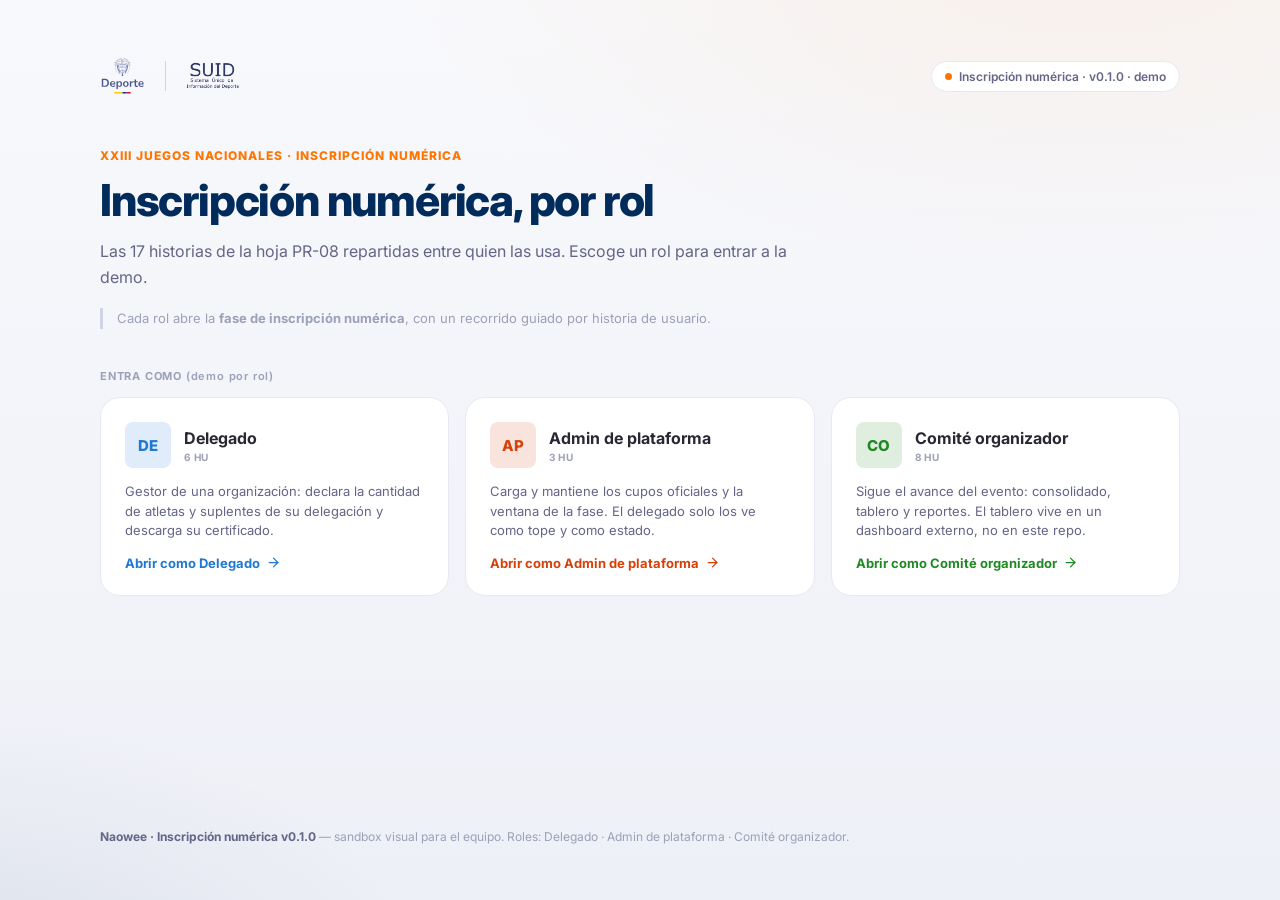
==== index.html @ eb144e33 "feat: demo navegable de la inscripción numérica por rol Delegado, Admin y Comité con tour por histor" ====
<!DOCTYPE html>
<html lang="es">
<head>
<meta charset="utf-8">
<meta name="viewport" content="width=device-width, initial-scale=1">
<title>Inscripción numérica — Selector de perfil</title>

<link rel="preconnect" href="https://fonts.googleapis.com">
<link rel="preconnect" href="https://fonts.gstatic.com" crossorigin>
<link href="https://fonts.googleapis.com/css2?family=Inter:wght@400;500;600;700;800&display=swap" rel="stylesheet">

<link rel="stylesheet" href="shared/tokens.css?v=0.1.0">
<link rel="stylesheet" href="shared/components.css?v=0.1.0">
<link rel="stylesheet" href="shared/inscnum.css?v=0.1.0">
</head>
<body class="landing">

<div class="wrap">
  <header class="masthead">
    <div class="masthead__logos">
      <img src="shared/logos/ministerio.svg" alt="Ministerio del Deporte">
      <div class="masthead__sep"></div>
      <img src="shared/logos/suid.png" alt="SUID">
    </div>
    <span class="masthead__chip"><span class="dot"></span>Inscripción numérica · v0.1.0 · demo</span>
  </header>

  <section class="hero">
    <span class="eyebrow">XXIII Juegos Nacionales · Inscripción numérica</span>
    <h1>Inscripción numérica, por rol</h1>
    <p>
      Las 17 historias de la hoja PR-08 repartidas entre quien las usa. Escoge un rol para
      entrar a la demo.
    </p>
    <p class="note">
      Cada rol abre la <strong>fase de inscripción numérica</strong>, con un recorrido guiado
      por historia de usuario.
    </p>
  </section>

  <p class="roles-label">Entra como <span>(demo por rol)</span></p>
  <div class="grid" id="grid"></div>

  <footer class="foot">
    <strong>Naowee · Inscripción numérica v0.1.0</strong> — sandbox visual para el equipo.
    Roles: Delegado · Admin de plataforma · Comité organizador.
  </footer>
</div>

<script src="shared/sidebar.js?v=0.1.0"></script>
<script>
  (function () {
    var N = window.InscNum;
    var ARROW = '<svg viewBox="0 0 24 24" fill="none" stroke="currentColor" stroke-width="2" stroke-linecap="round" stroke-linejoin="round"><line x1="5" y1="12" x2="19" y2="12"/><polyline points="12 5 19 12 12 19"/></svg>';
    var last = N.lastRole();
    document.getElementById('grid').innerHTML = N.ORDER.map(function (c) {
      var r = N.ROLES[c], n = N.husOf(c).length;
      return '<a class="role-card" href="' + r.page + '" style="--role-color:' + r.color + '">' +
        '<div class="role-card__top"><span class="role-card__avatar">' + r.avatar + '</span>' +
        '<div><div class="role-card__name">' + r.label + '</div>' +
        '<div class="role-card__tag">' + n + ' HU' + (c === last ? ' · último acceso' : '') + '</div></div></div>' +
        '<p class="role-card__desc">' + r.d + '</p>' +
        '<span class="role-card__cta">Abrir como ' + r.label + ' ' + ARROW + '</span></a>';
    }).join('');
  })();
</script>

</body>
</html>
---- shared/tokens.css ----
/* ═══════════════════════════════════════════════════════════════
   NAOWEE ORGANISMOS — Tokens semánticos (puente al DS oficial @naowee-*)
   Módulo Registro de Organismos — Jerarquía SUID · v0.1.0
   Ministerio del Deporte / SUID.
   Port 1:1 aprobado de Eventos/demo/shared/tokens.css (mismos valores,
   mismo puente al Design System v1.9.0). No re-derivar.
   ═══════════════════════════════════════════════════════════════ */

:root {
  /* ─── Marca ─── */
  --naranja: #FF7500;          /* imagotipo Naowee */
  --azul: #002B5B;             /* institucional Ministerio */
  --accent: #d74009;           /* acción, links, focus, CTA, estado activo */

  /* ─── Texto ─── */
  --text-primary: #282834;
  --text-secondary: #646587;
  --text-muted: #9ca0b8;       /* placeholders, deshabilitado, "—" */

  /* ─── Superficies ─── */
  --surface: #ffffff;
  --bg: #ffffff;
  --bg-soft: #f5f6fa;
  --th-bg: #f4f5f9;              /* fondo de encabezados de tabla / pills gris (DS gray-100) */

  /* ─── Bordes ─── */
  --border: #e7e9f3;
  --border-dark: #d0d4e6;

  /* ─── Bordes de campo (inputs / searchbox / dropdown) ─── */
  --field-border-idle: #d0d4e6;
  --field-border-hover: #b9bdd4;

  /* ─── Fondos accent (estados activos / hover de opciones) ─── */
  --accent-bg: #fff3e6;
  --accent-bg-warm: #ffe4cf;

  /* ─── Semánticos / estados ─── */
  --green: #1f8923;            --green-bg: #e6f4e7;   --green-border: #b7dfb9;
  --blue-info: #1f78d1;        --blue-bg: #eef5ff;     --blue-border: #c0d8f8;
  --orange-bg: #fff3e6;        --orange-border: #ffbf75;
  --red: #c0392b;              --red-bg: #fff0ee;     --red-border: #ffc4bb;
  --purple: #7c3aed;           --purple-bg: #f3eeff;

  /* ─── Feedback fills (Message — valores CANÓNICOS del DS §feedback v1.9.0) ─── */
  --naowee-color-feedback-fill-informative-quiet: #cef4ff; --naowee-color-feedback-fill-informative-loud: #006aff;
  --naowee-color-feedback-fill-positive-quiet: #defade;    --naowee-color-feedback-fill-positive-loud: #1f8923;
  --naowee-color-feedback-fill-caution-quiet: #ffedc7;     --naowee-color-feedback-fill-caution-loud: #d74009;
  --naowee-color-feedback-fill-negative-quiet: #ffe5e9;    --naowee-color-feedback-fill-negative-loud: #da1630;
  --naowee-color-feedback-fill-neutral-quiet: #f4f5f9;     --naowee-color-feedback-fill-neutral-loud: #646587;
  /* texto quiet-on-fill (badges) — loud-on-fill = #fff */
  --naowee-color-feedback-text-informative-quiet-on-fill: #002b5b;
  --naowee-color-feedback-text-positive-quiet-on-fill: #17641a;
  --naowee-color-feedback-text-caution-quiet-on-fill: #942700;
  --naowee-color-feedback-text-negative-quiet-on-fill: #c4031d;
  --naowee-color-feedback-text-neutral-quiet-on-fill: #282834;

  /* ─── Etiqueta de sección (sidebar) ─── */
  --section-label-color: #b5b9d4;

  /* ─── Layout ─── */
  --sidebar-w: 274px;
  --sidebar-w-collapsed: 72px;
  --header-h: 88px;

  /* ─── Radius ─── */
  --radius-sm: 6px;
  --radius-md: 8px;
  --radius-lg: 12px;
  --radius-xl: 20px;
  --radius-full: 9999px;

  /* ─── Sombras ─── */
  --shadow-sm: 0 1px 4px rgba(0, 0, 0, 0.08);
  --shadow-md: 0 4px 16px rgba(0, 0, 0, 0.12);
  --shadow-card: 0 0 2px rgba(145, 158, 171, 0.2), 0 12px 24px -4px rgba(145, 158, 171, 0.12);
  --shadow-sheet: 0 -8px 40px rgba(40, 40, 52, 0.22);

  /* ─── Easing — Apple-style smooth-out ─── */
  --easing-smoothout: cubic-bezier(0.32, 0.72, 0, 1);
  --easing-bounce-soft: cubic-bezier(0.16, 1, 0.3, 1);

  /* ─── Durations ─── */
  --duration-fast: 140ms;
  --duration-normal: 200ms;
  --duration-slow: 360ms;

  /* ─── Tipografía ─── */
  --font-family: 'Inter', -apple-system, BlinkMacSystemFont, sans-serif;
}

* {
  box-sizing: border-box;
}

html, body {
  margin: 0;
  padding: 0;
  font-family: var(--font-family);
  color: var(--text-primary);
  background: var(--bg);
  -webkit-font-smoothing: antialiased;
  -moz-osx-font-smoothing: grayscale;
}

a {
  color: var(--accent);
  text-decoration: none;
}

a:hover {
  text-decoration: underline;
}
---- shared/components.css ----
/* ═══════════════════════════════════════════════════════════════
   NAOWEE ORGANISMOS — Componentes canónicos (port local del DS v1.9.0)
   Port 1:1 de los componentes del Design System oficial
   (naowee-design-system/dist/design-system.css) mapeados a los TOKENS
   LOCALES del módulo (tokens.css) — mismo criterio que Eventos: el módulo
   NO carga el DS por CDN, porta lo que usa.

   T1 (scaffolding) usa: empty-state (stubs), badge semántico (estados),
   botón (acciones). Los componentes de dominio (formularios, tablas,
   dropdowns…) se portarán en su tarea (T2+), no antes — sin CSS muerto.
   ═══════════════════════════════════════════════════════════════ */

/* Glow naranja canónico del botón loud (DS §Button). */
:root {
  --naowee-shadow-loud-xs: 0 2px 6px rgba(215, 64, 9, .14);
  --naowee-shadow-loud-sm: 0 4px 12px rgba(215, 64, 9, .18);
  --naowee-shadow-loud-lg: 0 10px 28px rgba(215, 64, 9, .32);
}

/* ─────────────────────── Botón (.naowee-btn) ───────────────────────
   CSS canónico del DS §Button, mapeado a tokens locales (valores idénticos:
   --accent #d74009). loud = glow naranja fijo (el hover NO oscurece: fondo
   idle fijo + elevación); quiet = fill accent tenue + texto accent. */
.naowee-btn {
  display: inline-flex; align-items: center; justify-content: center; gap: 8px;
  position: relative;
  height: 44px; padding: 0 20px; border-radius: var(--radius-md);
  font-family: inherit; font-size: 13px; font-weight: 700; letter-spacing: .2px;
  border: 1px solid transparent; cursor: pointer; white-space: nowrap;
  text-decoration: none;
  transition: transform var(--duration-fast) var(--easing-smoothout),
              box-shadow var(--duration-fast) var(--easing-smoothout),
              background var(--duration-fast), border-color var(--duration-fast);
  font-feature-settings: 'case' 1;
}
.naowee-btn:hover { text-decoration: none; }
.naowee-btn svg { width: 17px; height: 17px; flex-shrink: 0; }
.naowee-btn:active { transform: scale(.97); }
.naowee-btn:focus-visible { outline: none; box-shadow: 0 0 0 3px rgba(215, 64, 9, .22); }
.naowee-btn--small { height: 34px; padding: 0 14px; font-size: 12px; }
.naowee-btn--small svg { width: 15px; height: 15px; }

/* Loud (primario) — bg fijo + elevación naranja en hover (nunca oscurece). */
.naowee-btn--loud { background: var(--accent); color: #fff; box-shadow: var(--naowee-shadow-loud-sm); }
.naowee-btn--loud:hover,
.naowee-btn--loud:focus-visible {
  background: var(--accent); box-shadow: var(--naowee-shadow-loud-lg); outline: none; transform: translateY(-1px);
}
.naowee-btn--loud:active { background: var(--accent); box-shadow: var(--naowee-shadow-loud-xs); transform: scale(.97); }
.naowee-btn--loud:disabled, .naowee-btn--loud[disabled] {
  background: var(--border-dark); color: var(--text-muted); cursor: not-allowed;
  pointer-events: none; box-shadow: none;
}

/* Quiet (secundario) — fill accent tenue + texto accent. */
.naowee-btn--quiet { background: var(--accent-bg); color: var(--accent); }
.naowee-btn--quiet:hover { background: var(--accent-bg-warm); }
.naowee-btn--quiet:active { background: var(--accent-bg-warm); }
.naowee-btn--quiet svg { color: var(--accent); }

/* Mute (terciario / ghost canónico del DS) — sin fill, label accent, hover
   naranja claro. Port EXACTO de Eventos/demo/shared/forms.css (DS §Button
   mute/quiet). En el DS la clase es .naowee-btn--mute (no existe --ghost);
   T1 tenía un --ghost paralelo con borde → reemplazado por el canónico. */
.naowee-btn--mute { background: transparent; color: var(--accent); }
.naowee-btn--mute:hover { background: var(--accent-bg); }
.naowee-btn--mute:active { background: var(--accent-bg-warm); }
.naowee-btn--mute svg { color: var(--accent); }
.naowee-btn--mute:focus-visible { outline: none; box-shadow: 0 0 0 3px rgba(215, 64, 9, .15); }

/* ─────────────────── Badge de estado (.naowee-badge) ───────────────────
   Port 1:1 del DS §Badge. Mapa semántico ÚNICO (centralizado en estados.js):
   Activo → positive · En revisión/Suspendido → caution ·
   Preinscrito/Inactivo → neutral · Rechazado/Cancelado → negative.
   loud = fill sólido + texto claro; quiet = fill tenue + texto oscuro. */
.naowee-badge {
  display: inline-flex; align-items: center; justify-content: center; gap: 4px;
  height: 20px; min-width: 20px; padding: 2px 8px;
  border-radius: var(--radius-full);
  font-family: inherit; font-size: 10px; font-weight: 600; line-height: 12px;
  letter-spacing: .2px; text-align: center; white-space: nowrap;
  border: none; font-feature-settings: 'case' 1;
}
.naowee-badge--small { height: 16px; min-width: 16px; padding: 1px 6px; font-size: 9px; line-height: 10px; }
.naowee-badge--large { height: 24px; min-width: 24px; padding: 2px 10px; font-size: 12px; line-height: 16px; }
.naowee-badge svg { width: 10px; height: 10px; flex-shrink: 0; }

/* Colores canónicos: fondo = feedback-fill-*, texto quiet = feedback-text-*-quiet-on-fill. */
.naowee-badge--positive { background: var(--naowee-color-feedback-fill-positive-loud); color: #fff; }
.naowee-badge--positive.naowee-badge--quiet { background: var(--naowee-color-feedback-fill-positive-quiet); color: var(--naowee-color-feedback-text-positive-quiet-on-fill); }
.naowee-badge--informative { background: var(--naowee-color-feedback-fill-informative-loud); color: #fff; }
.naowee-badge--informative.naowee-badge--quiet { background: var(--naowee-color-feedback-fill-informative-quiet); color: var(--naowee-color-feedback-text-informative-quiet-on-fill); }
.naowee-badge--caution { background: var(--naowee-color-feedback-fill-caution-loud); color: #fff; }
.naowee-badge--caution.naowee-badge--quiet { background: var(--naowee-color-feedback-fill-caution-quiet); color: var(--naowee-color-feedback-text-caution-quiet-on-fill); }
.naowee-badge--negative { background: var(--naowee-color-feedback-fill-negative-loud); color: #fff; }
.naowee-badge--negative.naowee-badge--quiet { background: var(--naowee-color-feedback-fill-negative-quiet); color: var(--naowee-color-feedback-text-negative-quiet-on-fill); }
.naowee-badge--neutral { background: var(--naowee-color-feedback-fill-neutral-loud); color: #fff; }
.naowee-badge--neutral.naowee-badge--quiet { background: var(--naowee-color-feedback-fill-neutral-quiet); color: var(--naowee-color-feedback-text-neutral-quiet-on-fill); }
.naowee-badge--brand { background: var(--accent); color: #fff; }
.naowee-badge--brand.naowee-badge--quiet { background: var(--accent-bg); color: var(--accent); }

/* ─────────────────── Empty state (.naowee-empty-state) ───────────────────
   Port 1:1 del DS §EmptyState. Usado por los stubs de T1
   ("Disponible en la próxima versión"). */
.naowee-empty-state {
  display: flex; flex-direction: column; align-items: center; justify-content: center;
  gap: 6px; padding: 60px 24px; text-align: center;
  color: var(--text-secondary);
}
.naowee-empty-state__icon {
  width: 48px; height: 48px; margin-bottom: 8px;
  color: var(--section-label-color);
  display: inline-flex; align-items: center; justify-content: center;
}
.naowee-empty-state__icon svg { width: 100%; height: 100%; }
.naowee-empty-state__title {
  font-family: inherit; font-size: 16px; font-weight: 700;
  color: var(--text-primary); margin: 0; line-height: 1.3;
}
.naowee-empty-state__description {
  font-family: inherit; font-size: 13px; font-weight: 400;
  color: var(--text-secondary); margin: 0; max-width: 340px; line-height: 1.5;
}
.naowee-empty-state__action { margin-top: 16px; }

/* ─────────────────── Searchbox (.naowee-searchbox) ───────────────────
   Port 1:1 de Eventos/demo/shared/list-components.css (DS §Searchbox).
   pill (radius-full), ícono inline, clear visible con --has-value. */
.naowee-searchbox { position: relative; flex: 1; min-width: 220px; max-width: 380px; width: 100%; }
.naowee-searchbox__input-wrap {
  display: flex; align-items: center; gap: 8px; height: 44px; padding: 0 12px;
  background: var(--surface); border: 1px solid var(--field-border-idle); border-radius: var(--radius-full);
  transition: border-color var(--duration-normal) var(--easing-smoothout),
              box-shadow var(--duration-normal) var(--easing-smoothout);
  overflow: hidden; font-feature-settings: 'case' 1;
}
.naowee-searchbox__input-wrap:hover { border-color: var(--field-border-hover); }
.naowee-searchbox__input-wrap:focus-within { border-color: var(--accent); box-shadow: 0 0 0 3px rgba(215, 64, 9, .15); }
.naowee-searchbox__icon { width: 20px; height: 20px; flex-shrink: 0; color: var(--text-muted); display: flex; align-items: center; justify-content: center; }
.naowee-searchbox__icon svg { width: 20px; height: 20px; }
.naowee-searchbox__input { flex: 1; min-width: 0; height: 100%; border: none; background: transparent; outline: none; font-family: inherit; font-size: 14px; font-weight: 400; color: var(--text-primary); padding: 0; }
.naowee-searchbox__input::placeholder { color: var(--text-muted); }
.naowee-searchbox__input::-webkit-search-decoration,
.naowee-searchbox__input::-webkit-search-cancel-button,
.naowee-searchbox__input::-webkit-search-results-button,
.naowee-searchbox__input::-webkit-search-results-decoration { -webkit-appearance: none; appearance: none; display: none; }
.naowee-searchbox__clear { width: 24px; height: 24px; border-radius: var(--radius-md); border: none; background: transparent; color: var(--text-muted); display: none; align-items: center; justify-content: center; cursor: pointer; flex-shrink: 0; transition: background var(--duration-fast), color var(--duration-fast); }
.naowee-searchbox__clear svg { width: 20px; height: 20px; }
.naowee-searchbox__clear:hover { background: var(--bg-soft); color: var(--text-secondary); }
.naowee-searchbox--has-value .naowee-searchbox__clear { display: flex; }

/* ─────────────────── Dropdown (.naowee-dropdown) ───────────────────
   Port del DS §Dropdown (forms). Toggle: clase .naowee-dropdown--open en el
   WRAPPER (regla dura del ritual — no .open en trigger+menu). Aquí en tamaño
   único (44px) para toolbars de filtro; single-select con check. */
.naowee-dropdown { position: relative; font-feature-settings: 'case' 1; }
.naowee-dropdown__trigger {
  display: flex; align-items: center; gap: 8px; width: 100%; min-height: 44px;
  padding: 0 14px; background: var(--surface);
  border: 1px solid var(--field-border-idle); border-radius: var(--radius-md);
  font-family: inherit; font-size: 14px; font-weight: 500; color: var(--text-primary);
  cursor: pointer; white-space: nowrap; text-align: left;
  transition: border-color var(--duration-normal) var(--easing-smoothout),
              box-shadow var(--duration-normal) var(--easing-smoothout);
}
.naowee-dropdown__trigger:hover { border-color: var(--field-border-hover); }
.naowee-dropdown__trigger:focus-visible,
.naowee-dropdown--open .naowee-dropdown__trigger {
  outline: none; border-color: var(--accent); border-width: 2px; padding: 0 13px;
  box-shadow: 0 0 0 3px rgba(215, 64, 9, .12);
}
.naowee-dropdown__icon { width: 18px; height: 18px; flex-shrink: 0; color: var(--text-secondary); display: flex; }
.naowee-dropdown__icon svg { width: 18px; height: 18px; }
.naowee-dropdown__value { flex: 1; min-width: 0; overflow: hidden; text-overflow: ellipsis; white-space: nowrap; }
.naowee-dropdown__value.is-placeholder { color: var(--text-secondary); }
.naowee-dropdown__chevron { width: 18px; height: 18px; flex-shrink: 0; color: var(--text-secondary); display: flex; align-items: center; justify-content: center; transition: transform var(--duration-normal) var(--easing-smoothout), color var(--duration-fast); }
.naowee-dropdown__chevron svg { width: 18px; height: 18px; }
.naowee-dropdown__trigger:hover .naowee-dropdown__chevron,
.naowee-dropdown--open .naowee-dropdown__chevron { color: var(--accent); }
.naowee-dropdown--open .naowee-dropdown__chevron { transform: rotate(180deg); }
.naowee-dropdown__menu {
  position: absolute; top: calc(100% + 6px); left: 0; right: 0; z-index: 40;
  background: var(--surface); border: 1px solid var(--border);
  border-radius: var(--radius-lg); box-shadow: var(--shadow-md);
  padding: 6px; max-height: 0; overflow: hidden; opacity: 0; pointer-events: none;
  transform: translateY(-6px);
  transition: max-height var(--duration-normal) var(--easing-smoothout),
              opacity var(--duration-fast), transform var(--duration-normal) var(--easing-smoothout);
}
.naowee-dropdown--open .naowee-dropdown__menu {
  max-height: 320px; overflow-y: auto; opacity: 1; pointer-events: auto; transform: translateY(0);
}
.naowee-dropdown__opt {
  display: flex; align-items: center; gap: 8px; padding: 9px 12px; border-radius: var(--radius-md);
  font-size: 13.5px; font-weight: 500; color: var(--text-primary); cursor: pointer;
  transition: background var(--duration-fast), color var(--duration-fast);
}
.naowee-dropdown__opt:hover { background: var(--bg-soft); }
.naowee-dropdown__opt.is-selected { background: var(--accent-bg); color: var(--accent); font-weight: 600; }
.naowee-dropdown__opt-dot { width: 8px; height: 8px; border-radius: 50%; flex-shrink: 0; }
.naowee-dropdown__opt-check { width: 16px; height: 16px; flex-shrink: 0; margin-left: auto; color: var(--accent); opacity: 0; }
.naowee-dropdown__opt.is-selected .naowee-dropdown__opt-check { opacity: 1; }

/* ─────────────────── Message (.naowee-message) inline banner ───────────
   Port compacto del DS §Message (bg quiet + ícono loud). Variantes usadas:
   informative (nota de jurisdicción / solo lectura). */
.naowee-message {
  display: flex; align-items: flex-start; gap: 10px; padding: 12px 14px;
  border-radius: var(--radius-xl); font-family: inherit; color: var(--text-primary); text-align: left;
}
/* Ícono canónico: círculo de color (fondo loud) con glifo blanco. */
.naowee-message__icon {
  width: 20px; height: 20px; flex-shrink: 0; padding: 2px; color: #fff;
  border-radius: var(--radius-full);
  display: flex; align-items: center; justify-content: center;
}
.naowee-message__icon svg { width: 16px; height: 16px; }
.naowee-message__body { flex: 1; min-width: 0; }
.naowee-message__title { font-size: 16px; font-weight: 700; line-height: 20px; margin: 0 0 2px; }
.naowee-message__text { font-size: 14px; font-weight: 400; line-height: 18px; margin: 0; }
/* Sin aire debajo: la nota se ajusta al texto, sin importar qué hoja le ponga margen a los <p>. */
.naowee-message__body > :last-child { margin-bottom: 0; }
.naowee-message--informative { background: var(--naowee-color-feedback-fill-informative-quiet); }
.naowee-message--informative .naowee-message__icon { background: var(--naowee-color-feedback-fill-informative-loud); }
.naowee-message--positive { background: var(--naowee-color-feedback-fill-positive-quiet); }
.naowee-message--positive .naowee-message__icon { background: var(--naowee-color-feedback-fill-positive-loud); }
.naowee-message--caution { background: var(--naowee-color-feedback-fill-caution-quiet); }
.naowee-message--caution .naowee-message__icon { background: var(--naowee-color-feedback-fill-caution-loud); }
.naowee-message--negative { background: var(--naowee-color-feedback-fill-negative-quiet); }
.naowee-message--negative .naowee-message__icon { background: var(--naowee-color-feedback-fill-negative-loud); }

/* ─────────────────── Card (.naowee-card) ───────────────────
   Port minimal del DS §Card (outline). Contenedor del panel de resumen. */
.naowee-card {
  background: var(--surface); border: 1px solid var(--border);
  border-radius: var(--radius-xl); padding: 20px;
}
.naowee-card--flush { padding: 0; }

/* ═══════════════════════════════════════════════════════════════
   LAYOUT HELPERS (locales del módulo — NO son componentes del DS)
   Encabezado de página + tarjeta contenedora. Se reusan en T2+.
   ═══════════════════════════════════════════════════════════════ */
.page-head { margin: 0 0 22px; }
.page-head__title {
  font-size: clamp(22px, 2.4vw, 26px); font-weight: 800; letter-spacing: -.6px;
  color: var(--azul); margin: 0 0 6px; line-height: 1.15;
}
.page-head__sub {
  font-size: 14px; font-weight: 400; color: var(--text-secondary);
  margin: 0; max-width: 720px; line-height: 1.55;
}
.stub-card {
  background: var(--surface); border: 1px solid var(--border);
  border-radius: var(--radius-xl);
  padding: 20px; animation: stubIn .4s var(--easing-smoothout) both;
}
@keyframes stubIn {
  from { opacity: 0; transform: translateY(12px); }
  to { opacity: 1; transform: translateY(0); }
}
@media (prefers-reduced-motion: reduce) {
  .stub-card { animation: none; }
}
---- shared/inscnum.css ----
/* NAOWEE INSCRIPCIÓN NUMÉRICA — estilos propios del demo (landing, header del shell,
   y contenido embebido). Carga después de shell.css y components.css. */

/* ═══ Landing ═══ */
body.landing {
  background:
    radial-gradient(1200px 600px at 85% -10%, rgba(255, 117, 0, .08), transparent 60%),
    radial-gradient(900px 500px at -5% 110%, rgba(0, 43, 91, .08), transparent 55%),
    linear-gradient(180deg, #f8f9fc 0%, #eef0f7 100%);
  min-height: 100vh; padding: 56px 24px; display: flex; flex-direction: column;
}
.landing .wrap { max-width: 1080px; width: 100%; margin: 0 auto; flex: 1; display: flex; flex-direction: column; }

.masthead { display: flex; align-items: center; gap: 16px; margin-bottom: 48px; }
.masthead__logos { display: flex; align-items: center; gap: 12px; }
.masthead__logos img { height: 40px; width: auto; display: block; }
.masthead__sep { width: 1px; height: 30px; background: var(--border-dark); }
.masthead__chip {
  margin-left: auto; display: inline-flex; align-items: center; gap: 7px;
  padding: 7px 13px; background: var(--surface); border: 1px solid var(--border);
  border-radius: var(--radius-full); font-size: 12px; font-weight: 600; color: var(--text-secondary);
}
.masthead__chip .dot { width: 7px; height: 7px; border-radius: 50%; background: var(--naranja); }

.hero { max-width: 720px; margin-bottom: 40px; }
.hero .eyebrow {
  display: inline-block; font-size: 12px; font-weight: 800; letter-spacing: 1px;
  text-transform: uppercase; color: var(--naranja); margin-bottom: 14px;
}
.hero h1 {
  font-size: clamp(30px, 4vw, 44px); font-weight: 800; line-height: 1.05;
  letter-spacing: -1.2px; color: var(--azul); margin: 0 0 16px;
}
.hero p { font-size: 16px; line-height: 1.6; color: var(--text-secondary); margin: 0; }
.hero .note {
  margin-top: 18px; font-size: 13px; color: var(--text-muted);
  border-left: 3px solid var(--border-dark); padding-left: 14px;
}

.roles-label {
  font-size: 11px; font-weight: 700; letter-spacing: .8px; text-transform: uppercase;
  color: var(--text-muted); margin: 0 0 14px;
}
.roles-label span { text-transform: none; font-weight: 600; }
.grid { display: grid; grid-template-columns: repeat(auto-fit, minmax(300px, 1fr)); gap: 16px; }

.role-card {
  position: relative; overflow: hidden; display: flex; flex-direction: column; gap: 14px;
  background: var(--surface); border: 1px solid var(--border); border-radius: var(--radius-xl);
  padding: 24px; text-decoration: none; color: var(--text-primary);
  transition: transform var(--duration-normal) var(--easing-smoothout),
              box-shadow var(--duration-normal) var(--easing-smoothout),
              border-color var(--duration-normal) var(--easing-smoothout);
}
.role-card::before {
  content: ''; position: absolute; inset: 0 auto 0 0; width: 4px;
  background: var(--role-color, var(--naranja)); transform: scaleY(0); transform-origin: top;
  transition: transform var(--duration-normal) var(--easing-smoothout);
}
.role-card:hover {
  transform: translateY(-3px); box-shadow: var(--shadow-card); text-decoration: none;
  border-color: color-mix(in srgb, var(--role-color, var(--naranja)) 45%, var(--border));
}
.role-card:hover::before { transform: scaleY(1); }
.role-card:focus-visible {
  outline: none; border-color: var(--role-color, var(--naranja));
  box-shadow: 0 0 0 3px color-mix(in srgb, var(--role-color, var(--naranja)) 18%, transparent);
}
.role-card__top { display: flex; align-items: center; gap: 13px; }
.role-card__avatar {
  width: 46px; height: 46px; border-radius: var(--radius-md); flex-shrink: 0;
  display: flex; align-items: center; justify-content: center; font-weight: 800; font-size: 15px;
  background: color-mix(in srgb, var(--role-color) 14%, #fff); color: var(--role-color);
}
.role-card__name { font-size: 16px; font-weight: 700; line-height: 1.25; }
.role-card__tag { font-size: 10px; font-weight: 700; letter-spacing: .4px; color: var(--text-muted); text-transform: uppercase; margin-top: 3px; }
.role-card__desc { font-size: 13px; line-height: 1.5; color: var(--text-secondary); flex: 1; margin: 0; }
.role-card__cta { display: inline-flex; align-items: center; gap: 6px; font-size: 13px; font-weight: 700; color: var(--role-color); }
.role-card__cta svg { width: 15px; height: 15px; transition: transform var(--duration-normal) var(--easing-smoothout); }
.role-card:hover .role-card__cta svg { transform: translateX(3px); }

/* Tarjeta secundaria (vista anterior) */
.rp-cta {
  display: flex; align-items: center; gap: 16px; margin-top: 24px; padding: 18px 22px;
  background: var(--surface); border: 1px solid var(--accent-bg-warm); border-radius: var(--radius-xl);
  text-decoration: none; color: var(--text-primary); box-shadow: 0 1px 3px rgba(215, 64, 9, .05);
  transition: transform var(--duration-normal) var(--easing-smoothout), box-shadow var(--duration-normal), border-color var(--duration-normal);
}
.rp-cta:hover { transform: translateY(-2px); box-shadow: var(--shadow-card); border-color: var(--accent); text-decoration: none; }
.rp-cta__ico { flex-shrink: 0; width: 46px; height: 46px; border-radius: var(--radius-md); display: flex; align-items: center; justify-content: center; background: var(--accent-bg); color: var(--accent); }
.rp-cta__ico svg { width: 24px; height: 24px; }
.rp-cta__body { flex: 1; font-size: 14px; line-height: 1.5; color: var(--text-secondary); }
.rp-cta__body strong { display: block; font-size: 15px; color: var(--text-primary); margin-bottom: 2px; }
.rp-cta__arrow { flex-shrink: 0; color: var(--accent); }
.rp-cta__arrow svg { width: 20px; height: 20px; transition: transform var(--duration-normal) var(--easing-smoothout); }
.rp-cta:hover .rp-cta__arrow svg { transform: translateX(4px); }

.foot { margin-top: auto; padding-top: 48px; font-size: 12px; color: var(--text-muted); }
.foot strong { color: var(--text-secondary); }

@media (max-width: 600px) {
  body.landing { padding: 32px 16px; }
  .masthead { flex-wrap: wrap; gap: 12px; }
  .masthead__chip { margin-left: 0; }
}
@media (prefers-reduced-motion: reduce) {
  .role-card, .role-card::before, .role-card__cta svg { transition: none; }
}

/* ═══ Shell: header con marca ═══ */
.header-brand { display: flex; align-items: center; gap: 12px; min-width: 0; }
.header-brand .sb-logo-img { height: 36px; width: auto; display: block; flex-shrink: 0; }
.header-brand .logo-sep { width: 1px; height: 28px; background: var(--border); flex-shrink: 0; }
@media (max-width: 600px) { .header-brand { gap: 8px; } .header-brand .sb-logo-img { height: 28px; } .header-brand .logo-sep { height: 22px; } }

.profile-dd__user small.inscnum-wrap { white-space: normal; line-height: 1.4; }

/* ═══ Contenido embebido (iframe a todo el contenedor) ═══ */
/* Sin franja inferior: el flotante «Historias» flota sobre la maqueta. */
.page.page--embed { padding: 0; overflow: hidden; background: var(--surface); }
.page--embed .page-inner { max-width: none; height: 100%; margin: 0; }
.stage-frame { display: block; width: 100%; height: 100%; border: 0; background: var(--surface); }


/* Usuario de la maqueta, subido al header del shell. */
.hdr-user { margin-left: auto; display: flex; align-items: center; gap: 20px; color: #282834; }
.hdr-av { width: 34px; height: 34px; border-radius: 50%; background: #eef1ff; color: #d74009; display: grid; place-items: center; font-size: 13px; font-weight: 600; }
.hdr-me { display: flex; align-items: center; gap: 10px; }

/* ═══ Flotante del shell (shared/hu-launcher.js): pantallas, perfil e historias ═══
   El botón abre un panel lateral derecho; solo la lista de historias hace scroll. */
.tt-launch{position:fixed;right:20px;bottom:16px;z-index:80;display:flex;align-items:center;gap:8px;background:#002B5B;border:1px solid rgba(255,255,255,.12);border-radius:999px;padding:10px 17px;font-family:"Inter",sans-serif;font-size:12.5px;font-weight:700;color:#fff;cursor:pointer;box-shadow:0 10px 30px -10px rgba(0,43,91,.55);transition:box-shadow .16s,transform .16s;touch-action:none;user-select:none;-webkit-user-select:none;}
.tt-launch.is-dragging{cursor:grabbing;transition:none;transform:none;}
.tt-launch:hover{box-shadow:0 14px 36px -10px rgba(0,43,91,.6);transform:translateY(-1px);}
.tt-panel{position:fixed;top:0;right:0;bottom:0;z-index:81;width:400px;max-width:100vw;flex-direction:column;background:#fff;color:#282834;border-left:1px solid #e7e9f3;box-shadow:-12px 0 32px -18px rgba(20,22,38,.3);padding:8px;display:flex;font-family:"Inter",sans-serif;transform:translateX(100%);visibility:hidden;transition:transform .25s ease,visibility 0s .25s;}
.tt-panel.open{transform:none;visibility:visible;transition:transform .25s ease;}
/* Panel lateral: empuja header y maqueta sin achicarlos; «ajustar» los encoge al espacio libre. */
.main{transition:transform .25s ease,margin-right .25s ease;}
body.tt-open:not(.tt-fit) .main{transform:translateX(-400px);}
body.tt-open.tt-fit .main{margin-right:400px;}
body.tt-open .tt-launch{display:none;}
.tt-aj.is-on{background:#fff3e6;color:#d74009;}
.tt-body{overflow:auto;min-height:0;flex:1;}
.tt-panel-h{display:flex;align-items:center;justify-content:space-between;font-size:13px;font-weight:800;padding:8px 10px 2px;flex-shrink:0;}
.tt-x{background:none;border:0;cursor:pointer;font-size:20px;line-height:1;color:#646587;padding:2px 6px;border-radius:8px;}
.tt-x:hover{background:#f6f7fb;}
.tt-panel-sub{font-size:11px;color:#646587;padding:0 10px 8px;line-height:1.4;}
.tt-grp{font-size:9.5px;font-weight:800;text-transform:uppercase;letter-spacing:.06em;color:#646587;padding:12px 10px 4px;}
.tt-grp--sub{padding-top:8px;}
.tt-scrs{display:flex;flex-direction:column;gap:4px;padding:0 4px;}
.tt-scr{display:flex;align-items:flex-start;gap:10px;min-width:0;background:none;border:1px solid #e7e9f3;border-radius:10px;padding:8px 10px;cursor:pointer;font-family:inherit;font-size:12.5px;color:#282834;text-align:left;}
.tt-scr b{font-size:10px;font-weight:800;color:#d74009;background:#fff3e6;border-radius:6px;padding:3px 6px;flex-shrink:0;min-width:30px;text-align:center;}
.tt-scr-b{display:flex;flex-direction:column;gap:4px;min-width:0;}
.tt-scr-t{font-weight:600;line-height:1.3;}
.tt-scr-n{display:block;position:relative;padding-left:12px;font-size:11.5px;font-weight:400;line-height:1.4;color:#646587;}
.tt-scr-n::before{content:'';position:absolute;left:2px;top:7px;width:4px;height:4px;border-radius:50%;background:#9c9ebf;}
.tt-scr:hover{background:#fff3e6;}
.tt-scr.is-active{background:#fff3e6;border-color:#d74009;}
.tt-scr.is-active b{background:#fff;}
/* Inicio y Reiniciar demo: botones de icono junto a cerrar. */
.tt-h-acts{display:flex;align-items:center;gap:2px;}
.tt-ib{display:inline-flex;align-items:center;justify-content:center;width:28px;height:28px;background:none;border:0;border-radius:8px;color:#646587;cursor:pointer;text-decoration:none;}
.tt-ib:hover{background:#f6f7fb;color:#282834;text-decoration:none;}
#ttReset:hover{color:#d74009;}
.tt-reset-go{height:28px;padding:0 12px;border:0;border-radius:8px;background:#da1630;color:#fff;font-family:inherit;font-size:12px;font-weight:700;cursor:pointer;}
.tt-reset-go:hover{background:#b0101f;}
a.tt-seg-b{text-align:center;text-decoration:none;}
.tt-sim .tt-seg{margin-bottom:2px;}
.tt-sim-l{font-size:11.5px;font-weight:600;color:#282834;padding:6px 10px 4px;}
.tt-sim-n{margin:4px 10px 0;font-size:11px;line-height:1.4;color:#646587;}
.tt-hu{border-radius:10px;}
.tt-hu.is-open{background:#f9fafd;}
.tt-item{width:100%;display:flex;align-items:flex-start;gap:9px;background:none;border:0;cursor:pointer;padding:8px 10px;border-radius:10px;text-align:left;font-family:inherit;color:inherit;}
.tt-item:hover{background:#fff3e6;}
.tt-item-code{font-size:9.5px;font-weight:800;color:#d74009;background:#fff3e6;border-radius:6px;padding:3px 6px;flex-shrink:0;min-width:64px;text-align:center;letter-spacing:.02em;}
.tt-item-b{display:flex;flex-direction:column;gap:3px;min-width:0;}
.tt-item-t{font-size:12.5px;font-weight:600;line-height:1.3;}
.tt-item-h{font-size:11.5px;color:#646587;line-height:1.4;display:-webkit-box;-webkit-line-clamp:2;-webkit-box-orient:vertical;overflow:hidden;}
.tt-hu.is-open .tt-item-h{display:block;-webkit-line-clamp:unset;}
.tt-det{display:none;padding:0 10px 10px 10px;}
.tt-hu.is-open .tt-det{display:block;}
.tt-crit{margin:4px 0 10px;padding-left:18px;font-size:11.5px;line-height:1.45;color:#282834;}
.tt-crit li{margin-bottom:5px;}
.tt-go{font-family:inherit;font-size:12.5px;font-weight:700;color:#fff;background:#d74009;border:0;border-radius:10px;padding:8px 15px;cursor:pointer;}
.tt-go:hover{background:#b93607;}
@media (prefers-reduced-motion:reduce){.tt-launch,.tt-panel,.main{transition:none;}.tt-launch:hover{transform:none;}}
@media (max-width:760px){.tt-launch{right:14px;}}

.tt-seg{display:flex;gap:2px;margin:0 4px;padding:2px;background:#f6f7fb;border:1px solid #e7e9f3;border-radius:10px;}
.tt-seg-b{flex:1;font-family:inherit;font-size:12px;font-weight:600;color:#646587;background:none;border:0;border-radius:8px;padding:6px 8px;cursor:pointer;}
.tt-seg-b:hover{color:#282834;}
.tt-seg-b.is-active{background:#fff;color:#d74009;font-weight:800;box-shadow:0 1px 3px rgba(20,22,38,.14);}

.tt-simpan{margin:0 4px;}
.tt-sw{width:100%;display:flex;align-items:center;justify-content:space-between;gap:10px;font-family:inherit;font-size:12px;font-weight:600;color:#282834;text-align:left;background:#f6f7fb;border:1px solid #e7e9f3;border-radius:10px;padding:8px 10px;cursor:pointer;}
.tt-sw-k{flex-shrink:0;position:relative;width:30px;height:18px;border-radius:999px;background:#c9cbe0;transition:background .15s;}
.tt-sw-k::after{content:'';position:absolute;top:2px;left:2px;width:14px;height:14px;border-radius:50%;background:#fff;transition:transform .15s;}
.tt-sw[aria-pressed="true"] .tt-sw-k{background:#d74009;}
.tt-sw[aria-pressed="true"] .tt-sw-k::after{transform:translateX(12px);}
.tt-sw:disabled{cursor:not-allowed;color:#9c9ebf;}
.tt-sw:focus-visible{outline:2px solid #d74009;outline-offset:2px;}
.tt-simpan .tt-sim-n{margin:4px 6px 0;}
.tt-simpan .tt-sim-n[hidden]{display:none;}
@media (prefers-reduced-motion:reduce){.tt-sw-k,.tt-sw-k::after{transition:none;}}
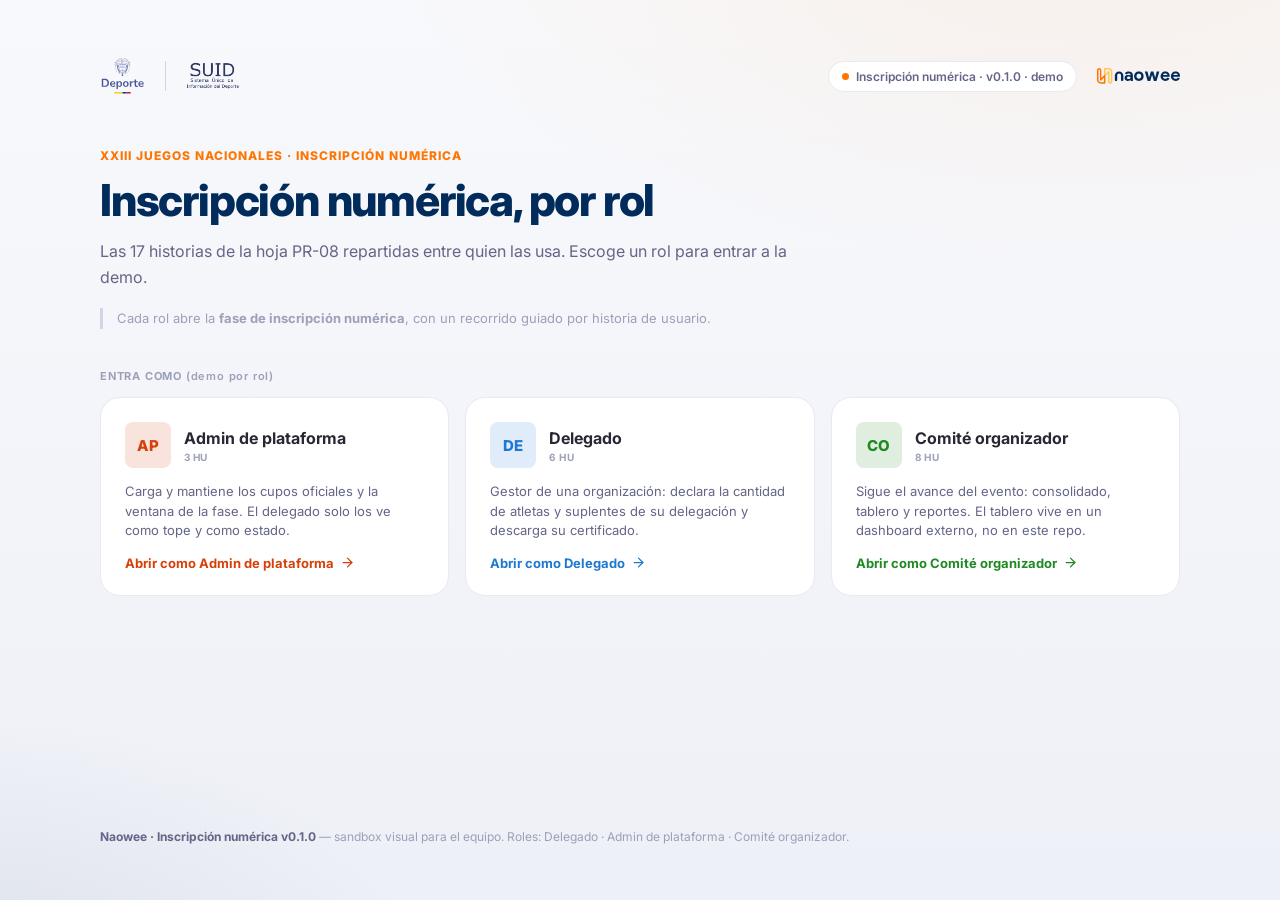
==== commit c1332fbe: "feat(demo): portada con Admin primero, N1 con CTA de dos estados, KPI y tablas del Comité en cebra, " ====
--- a/index.html
+++ b/index.html
@@ -23,6 +23,7 @@
       <img src="shared/logos/suid.png" alt="SUID">
     </div>
     <span class="masthead__chip"><span class="dot"></span>Inscripción numérica · v0.1.0 · demo</span>
+    <img class="masthead__nw" src="shared/logos/naowee.svg" alt="Naowee">
   </header>
 
   <section class="hero">
@@ -53,7 +54,9 @@
     var N = window.InscNum;
     var ARROW = '<svg viewBox="0 0 24 24" fill="none" stroke="currentColor" stroke-width="2" stroke-linecap="round" stroke-linejoin="round"><line x1="5" y1="12" x2="19" y2="12"/><polyline points="12 5 19 12 12 19"/></svg>';
     var last = N.lastRole();
-    document.getElementById('grid').innerHTML = N.ORDER.map(function (c) {
+    /* En la portada el Admin va primero; el orden del resto no cambia. */
+    var ORD = ['admin'].concat(N.ORDER.filter(function (c) { return c !== 'admin'; }));
+    document.getElementById('grid').innerHTML = ORD.map(function (c) {
       var r = N.ROLES[c], n = N.husOf(c).length;
       return '<a class="role-card" href="' + r.page + '" style="--role-color:' + r.color + '">' +
         '<div class="role-card__top"><span class="role-card__avatar">' + r.avatar + '</span>' +
--- a/shared/inscnum.css
+++ b/shared/inscnum.css
@@ -20,6 +20,7 @@
   padding: 7px 13px; background: var(--surface); border: 1px solid var(--border);
   border-radius: var(--radius-full); font-size: 12px; font-weight: 600; color: var(--text-secondary);
 }
+.masthead__nw { height: 16px; width: auto; display: block; margin-left: 4px; }
 .masthead__chip .dot { width: 7px; height: 7px; border-radius: 50%; background: var(--naranja); }
 
 .hero { max-width: 720px; margin-bottom: 40px; }
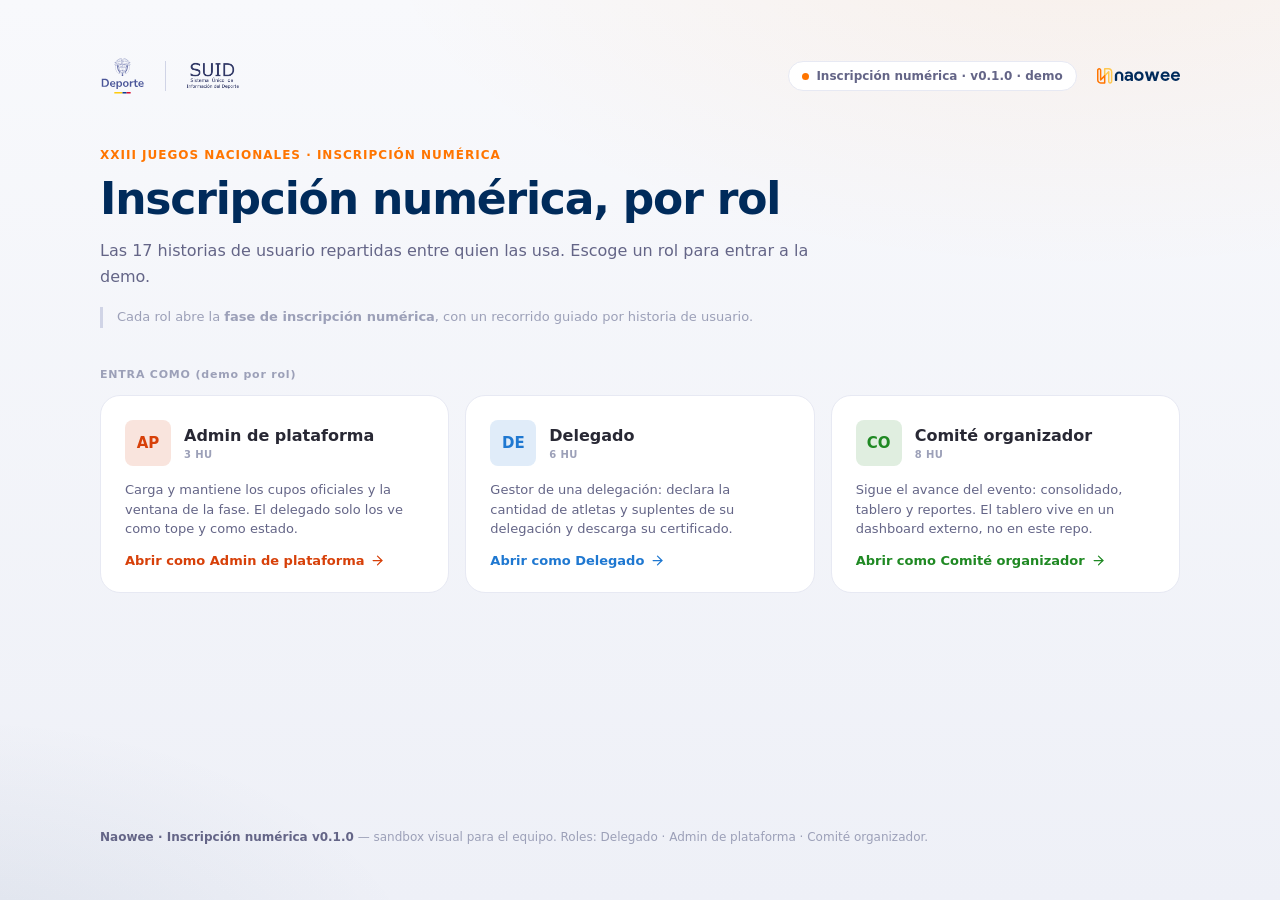
==== commit ab1cadf3: "feat(demo): vista por delegación en dos paneles, editor de cupo renovado, Google Sans y textos en le" ====
--- a/index.html
+++ b/index.html
@@ -7,7 +7,7 @@
 
 <link rel="preconnect" href="https://fonts.googleapis.com">
 <link rel="preconnect" href="https://fonts.gstatic.com" crossorigin>
-<link href="https://fonts.googleapis.com/css2?family=Inter:wght@400;500;600;700;800&display=swap" rel="stylesheet">
+<link href="https://fonts.googleapis.com/css2?family=Google+Sans:wght@400;500;600;700&family=Google+Sans+Code:wght@400;500;600&display=swap" rel="stylesheet">
 
 <link rel="stylesheet" href="shared/tokens.css?v=0.1.0">
 <link rel="stylesheet" href="shared/components.css?v=0.1.0">
@@ -30,7 +30,7 @@
     <span class="eyebrow">XXIII Juegos Nacionales · Inscripción numérica</span>
     <h1>Inscripción numérica, por rol</h1>
     <p>
-      Las 17 historias de la hoja PR-08 repartidas entre quien las usa. Escoge un rol para
+      Las 17 historias de usuario repartidas entre quien las usa. Escoge un rol para
       entrar a la demo.
     </p>
     <p class="note">
--- a/shared/tokens.css
+++ b/shared/tokens.css
@@ -86,7 +86,8 @@
   --duration-slow: 360ms;
 
   /* ─── Tipografía ─── */
-  --font-family: 'Inter', -apple-system, BlinkMacSystemFont, sans-serif;
+  --font-family: 'Google Sans', system-ui, -apple-system, 'Segoe UI', sans-serif;
+  --font-mono: 'Google Sans Code', ui-monospace, SFMono-Regular, Menlo, monospace;
 }
 
 * {
--- a/shared/components.css
+++ b/shared/components.css
@@ -243,7 +243,7 @@
    ═══════════════════════════════════════════════════════════════ */
 .page-head { margin: 0 0 22px; }
 .page-head__title {
-  font-size: clamp(22px, 2.4vw, 26px); font-weight: 800; letter-spacing: -.6px;
+  font-size: clamp(22px, 2.4vw, 26px); font-weight: 700; letter-spacing: -.6px;
   color: var(--azul); margin: 0 0 6px; line-height: 1.15;
 }
 .page-head__sub {
--- a/shared/inscnum.css
+++ b/shared/inscnum.css
@@ -25,11 +25,11 @@
 
 .hero { max-width: 720px; margin-bottom: 40px; }
 .hero .eyebrow {
-  display: inline-block; font-size: 12px; font-weight: 800; letter-spacing: 1px;
+  display: inline-block; font-size: 12px; font-weight: 700; letter-spacing: 1px;
   text-transform: uppercase; color: var(--naranja); margin-bottom: 14px;
 }
 .hero h1 {
-  font-size: clamp(30px, 4vw, 44px); font-weight: 800; line-height: 1.05;
+  font-size: clamp(30px, 4vw, 44px); font-weight: 700; line-height: 1.05;
   letter-spacing: -1.2px; color: var(--azul); margin: 0 0 16px;
 }
 .hero p { font-size: 16px; line-height: 1.6; color: var(--text-secondary); margin: 0; }
@@ -70,7 +70,7 @@
 .role-card__top { display: flex; align-items: center; gap: 13px; }
 .role-card__avatar {
   width: 46px; height: 46px; border-radius: var(--radius-md); flex-shrink: 0;
-  display: flex; align-items: center; justify-content: center; font-weight: 800; font-size: 15px;
+  display: flex; align-items: center; justify-content: center; font-weight: 700; font-size: 15px;
   background: color-mix(in srgb, var(--role-color) 14%, #fff); color: var(--role-color);
 }
 .role-card__name { font-size: 16px; font-weight: 700; line-height: 1.25; }
@@ -130,10 +130,10 @@
 
 /* ═══ Flotante del shell (shared/hu-launcher.js): pantallas, perfil e historias ═══
    El botón abre un panel lateral derecho; solo la lista de historias hace scroll. */
-.tt-launch{position:fixed;right:20px;bottom:16px;z-index:80;display:flex;align-items:center;gap:8px;background:#002B5B;border:1px solid rgba(255,255,255,.12);border-radius:999px;padding:10px 17px;font-family:"Inter",sans-serif;font-size:12.5px;font-weight:700;color:#fff;cursor:pointer;box-shadow:0 10px 30px -10px rgba(0,43,91,.55);transition:box-shadow .16s,transform .16s;touch-action:none;user-select:none;-webkit-user-select:none;}
+.tt-launch{position:fixed;right:20px;bottom:16px;z-index:80;display:flex;align-items:center;gap:8px;background:#002B5B;border:1px solid rgba(255,255,255,.12);border-radius:999px;padding:10px 17px;font-family:"Google Sans",system-ui,sans-serif;font-size:12.5px;font-weight:700;color:#fff;cursor:pointer;box-shadow:0 10px 30px -10px rgba(0,43,91,.55);transition:box-shadow .16s,transform .16s;touch-action:none;user-select:none;-webkit-user-select:none;}
 .tt-launch.is-dragging{cursor:grabbing;transition:none;transform:none;}
 .tt-launch:hover{box-shadow:0 14px 36px -10px rgba(0,43,91,.6);transform:translateY(-1px);}
-.tt-panel{position:fixed;top:0;right:0;bottom:0;z-index:81;width:400px;max-width:100vw;flex-direction:column;background:#fff;color:#282834;border-left:1px solid #e7e9f3;box-shadow:-12px 0 32px -18px rgba(20,22,38,.3);padding:8px;display:flex;font-family:"Inter",sans-serif;transform:translateX(100%);visibility:hidden;transition:transform .25s ease,visibility 0s .25s;}
+.tt-panel{position:fixed;top:0;right:0;bottom:0;z-index:81;width:400px;max-width:100vw;flex-direction:column;background:#fff;color:#282834;border-left:1px solid #e7e9f3;box-shadow:-12px 0 32px -18px rgba(20,22,38,.3);padding:8px;display:flex;font-family:"Google Sans",system-ui,sans-serif;transform:translateX(100%);visibility:hidden;transition:transform .25s ease,visibility 0s .25s;}
 .tt-panel.open{transform:none;visibility:visible;transition:transform .25s ease;}
 /* Panel lateral: empuja header y maqueta sin achicarlos; «ajustar» los encoge al espacio libre. */
 .main{transition:transform .25s ease,margin-right .25s ease;}
@@ -142,15 +142,15 @@
 body.tt-open .tt-launch{display:none;}
 .tt-aj.is-on{background:#fff3e6;color:#d74009;}
 .tt-body{overflow:auto;min-height:0;flex:1;}
-.tt-panel-h{display:flex;align-items:center;justify-content:space-between;font-size:13px;font-weight:800;padding:8px 10px 2px;flex-shrink:0;}
+.tt-panel-h{display:flex;align-items:center;justify-content:space-between;font-size:13px;font-weight:700;padding:8px 10px 2px;flex-shrink:0;}
 .tt-x{background:none;border:0;cursor:pointer;font-size:20px;line-height:1;color:#646587;padding:2px 6px;border-radius:8px;}
 .tt-x:hover{background:#f6f7fb;}
 .tt-panel-sub{font-size:11px;color:#646587;padding:0 10px 8px;line-height:1.4;}
-.tt-grp{font-size:9.5px;font-weight:800;text-transform:uppercase;letter-spacing:.06em;color:#646587;padding:12px 10px 4px;}
+.tt-grp{font-size:9.5px;font-weight:700;text-transform:uppercase;letter-spacing:.06em;color:#646587;padding:12px 10px 4px;}
 .tt-grp--sub{padding-top:8px;}
 .tt-scrs{display:flex;flex-direction:column;gap:4px;padding:0 4px;}
 .tt-scr{display:flex;align-items:flex-start;gap:10px;min-width:0;background:none;border:1px solid #e7e9f3;border-radius:10px;padding:8px 10px;cursor:pointer;font-family:inherit;font-size:12.5px;color:#282834;text-align:left;}
-.tt-scr b{font-size:10px;font-weight:800;color:#d74009;background:#fff3e6;border-radius:6px;padding:3px 6px;flex-shrink:0;min-width:30px;text-align:center;}
+.tt-scr b{font-family:"Google Sans Code",ui-monospace,SFMono-Regular,Menlo,monospace;font-size:10px;font-weight:700;color:#d74009;background:#fff3e6;border-radius:6px;padding:3px 6px;flex-shrink:0;min-width:30px;text-align:center;}
 .tt-scr-b{display:flex;flex-direction:column;gap:4px;min-width:0;}
 .tt-scr-t{font-weight:600;line-height:1.3;}
 .tt-scr-n{display:block;position:relative;padding-left:12px;font-size:11.5px;font-weight:400;line-height:1.4;color:#646587;}
@@ -173,7 +173,7 @@
 .tt-hu.is-open{background:#f9fafd;}
 .tt-item{width:100%;display:flex;align-items:flex-start;gap:9px;background:none;border:0;cursor:pointer;padding:8px 10px;border-radius:10px;text-align:left;font-family:inherit;color:inherit;}
 .tt-item:hover{background:#fff3e6;}
-.tt-item-code{font-size:9.5px;font-weight:800;color:#d74009;background:#fff3e6;border-radius:6px;padding:3px 6px;flex-shrink:0;min-width:64px;text-align:center;letter-spacing:.02em;}
+.tt-item-code{font-family:"Google Sans Code",ui-monospace,SFMono-Regular,Menlo,monospace;font-size:9.5px;font-weight:700;color:#d74009;background:#fff3e6;border-radius:6px;padding:3px 6px;flex-shrink:0;min-width:64px;text-align:center;letter-spacing:.02em;}
 .tt-item-b{display:flex;flex-direction:column;gap:3px;min-width:0;}
 .tt-item-t{font-size:12.5px;font-weight:600;line-height:1.3;}
 .tt-item-h{font-size:11.5px;color:#646587;line-height:1.4;display:-webkit-box;-webkit-line-clamp:2;-webkit-box-orient:vertical;overflow:hidden;}
@@ -190,7 +190,7 @@
 .tt-seg{display:flex;gap:2px;margin:0 4px;padding:2px;background:#f6f7fb;border:1px solid #e7e9f3;border-radius:10px;}
 .tt-seg-b{flex:1;font-family:inherit;font-size:12px;font-weight:600;color:#646587;background:none;border:0;border-radius:8px;padding:6px 8px;cursor:pointer;}
 .tt-seg-b:hover{color:#282834;}
-.tt-seg-b.is-active{background:#fff;color:#d74009;font-weight:800;box-shadow:0 1px 3px rgba(20,22,38,.14);}
+.tt-seg-b.is-active{background:#fff;color:#d74009;font-weight:700;box-shadow:0 1px 3px rgba(20,22,38,.14);}
 
 .tt-simpan{margin:0 4px;}
 .tt-sw{width:100%;display:flex;align-items:center;justify-content:space-between;gap:10px;font-family:inherit;font-size:12px;font-weight:600;color:#282834;text-align:left;background:#f6f7fb;border:1px solid #e7e9f3;border-radius:10px;padding:8px 10px;cursor:pointer;}
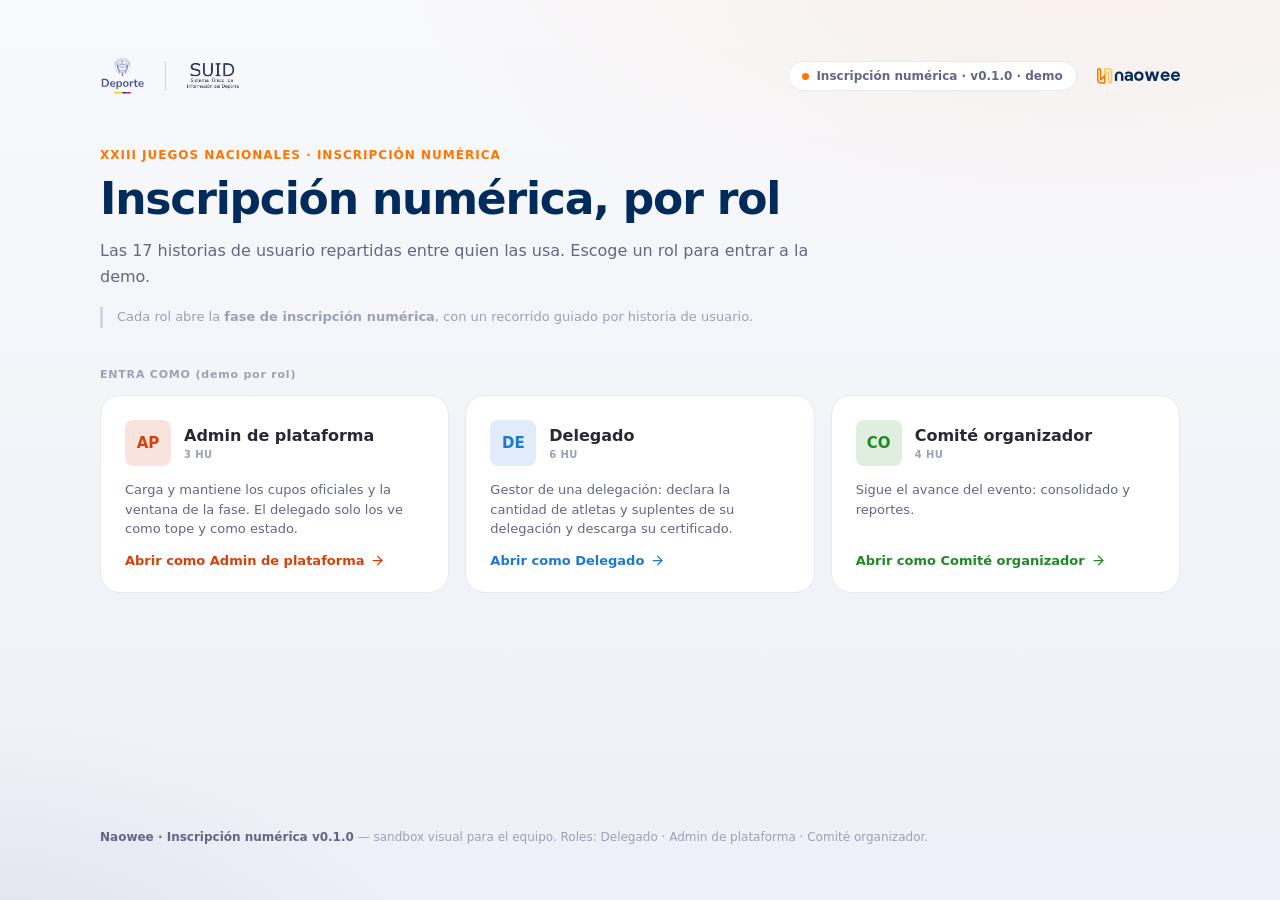
==== commit db4ea521: "feat(demo): Tablero y sus historias ocultos con INSCNUM_CONFIG.tablero=false Co-Authored-By: Claude " ====
--- a/index.html
+++ b/index.html
@@ -48,6 +48,7 @@
   </footer>
 </div>
 
+<script src="shared/config-demo.js?v=0.1.0"></script>
 <script src="shared/sidebar.js?v=0.1.0"></script>
 <script>
   (function () {
